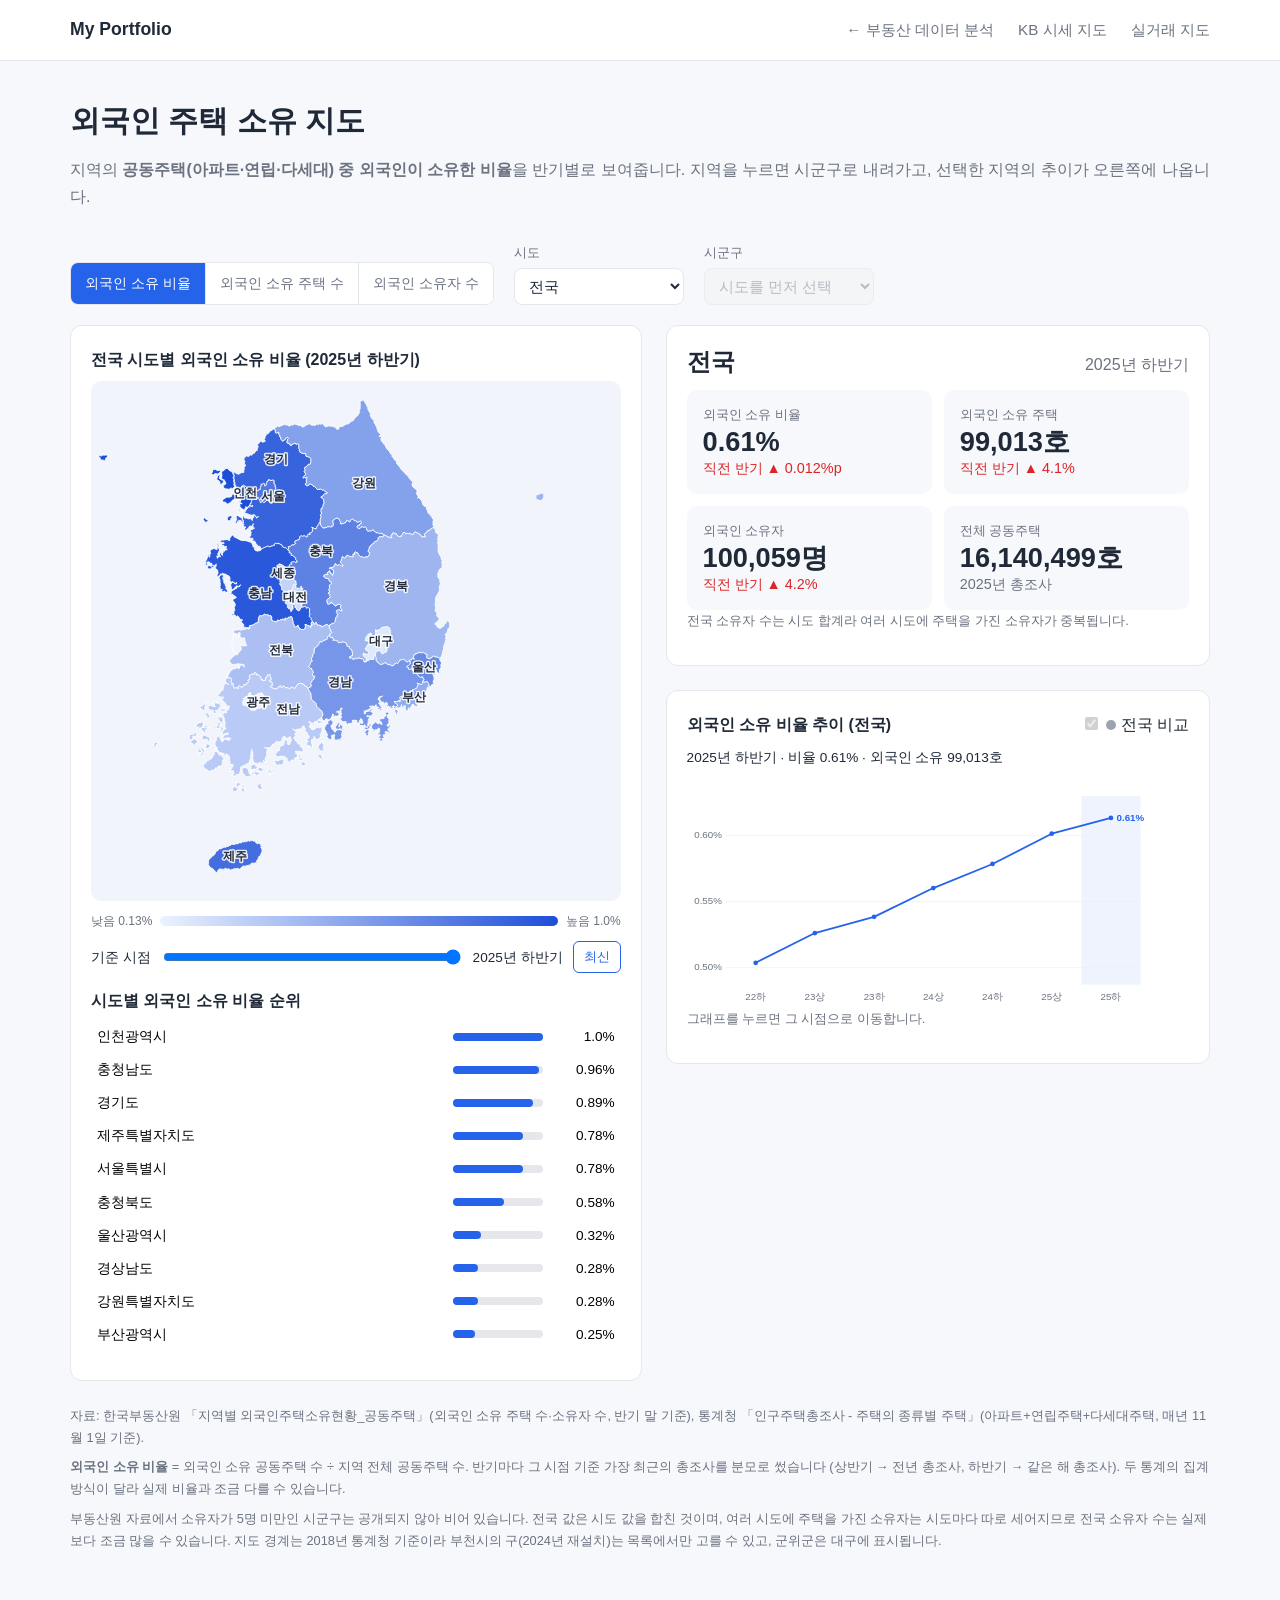
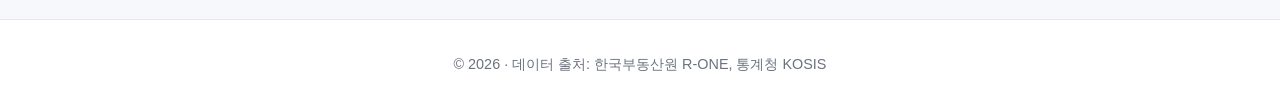
==== foreign.html @ 8fb14d18 "외국인 주택 소유 비율 지도 추가 (부동산 데이터 분석 3번째 카드) - tools/build_foreign.py: 부동산원 R-ONE 외국인 소유 공동주택 수 ÷ 통계청 KOSI" ====
<!DOCTYPE html>
<html lang="ko">
<head>
  <meta charset="UTF-8">
  <meta name="viewport" content="width=device-width, initial-scale=1.0">
  <title>외국인 주택 소유 지도 · My Portfolio</title>
  <meta name="description" content="지역별 공동주택 중 외국인이 소유한 비율을 시도·시군구 지도로 보여줍니다">
  <link rel="stylesheet" href="style.css">
  <link rel="stylesheet" href="kb.css">
  <link rel="stylesheet" href="trade.css">
</head>
<body>

  <!-- 상단 메뉴 -->
  <header class="site-header">
    <div class="container header-inner">
      <a href="index.html" class="logo">My Portfolio</a>
      <nav>
        <ul class="nav-list">
          <li><a href="index.html#realestate">← 부동산 데이터 분석</a></li>
          <li><a href="kb.html">KB 시세 지도</a></li>
          <li><a href="trade.html">실거래 지도</a></li>
        </ul>
      </nav>
    </div>
  </header>

  <main class="kb">
    <div class="kb-wrap">

      <h1>외국인 주택 소유 지도</h1>
      <p class="section-desc">
        지역의 <strong>공동주택(아파트·연립·다세대) 중 외국인이 소유한 비율</strong>을 반기별로 보여줍니다.
        지역을 누르면 시군구로 내려가고, 선택한 지역의 추이가 오른쪽에 나옵니다.
      </p>

      <!-- 조작 영역 -->
      <div class="kb-controls">
        <div class="seg" role="group" aria-label="지도 색상 기준">
          <button type="button" class="seg-btn on" data-metric="r">외국인 소유 비율</button>
          <button type="button" class="seg-btn" data-metric="h">외국인 소유 주택 수</button>
          <button type="button" class="seg-btn" data-metric="o">외국인 소유자 수</button>
        </div>
        <label class="field">시도
          <select id="sel-sido"></select>
        </label>
        <label class="field">시군구
          <select id="sel-sgg" disabled><option value="">시도를 먼저 선택</option></select>
        </label>
      </div>

      <div class="kb-grid">

        <!-- 왼쪽: 지도 -->
        <section class="kb-card kb-map-card" aria-label="지도">
          <div class="map-head">
            <strong id="map-title">전국 시도별 외국인 소유 비율</strong>
            <button type="button" id="btn-back" class="mini-btn" hidden>← 전국으로</button>
          </div>

          <div class="map-box">
            <svg id="kb-map" viewBox="0 0 607 570" role="img" aria-label="대한민국 지역별 외국인 주택 소유 지도"></svg>
            <div id="map-tip" class="tip" hidden></div>
          </div>

          <div class="legend" aria-hidden="true">
            <span id="lg-min">낮음</span>
            <span class="legend-bar seq" id="lg-bar"></span>
            <span id="lg-max">높음</span>
          </div>

          <!-- 반기 선택 슬라이더 -->
          <div class="week">
            <label for="period">기준 시점</label>
            <input type="range" id="period" min="0" max="0" value="0">
            <span id="period-label" class="week-label"></span>
            <button type="button" id="btn-latest" class="mini-btn">최신</button>
          </div>

          <h3 class="rank-title" id="rank-title">시도별 순위</h3>
          <ol id="rank" class="rank"></ol>
        </section>

        <!-- 오른쪽: 숫자 카드 + 그래프 -->
        <section class="kb-side" aria-label="선택 지역 상세">
          <div class="kb-card">
            <div class="region-head">
              <h2 id="region-name">전국</h2>
              <span id="region-date" class="muted"></span>
            </div>
            <div class="stat-grid">
              <div class="stat">
                <span class="stat-label">외국인 소유 비율</span>
                <span class="stat-num" id="v-r">-</span>
                <span class="stat-chg" id="c-r">-</span>
              </div>
              <div class="stat">
                <span class="stat-label">외국인 소유 주택</span>
                <span class="stat-num" id="v-h">-</span>
                <span class="stat-chg" id="c-h">-</span>
              </div>
              <div class="stat">
                <span class="stat-label">외국인 소유자</span>
                <span class="stat-num" id="v-o">-</span>
                <span class="stat-chg" id="c-o">-</span>
              </div>
              <div class="stat">
                <span class="stat-label">전체 공동주택</span>
                <span class="stat-num" id="v-t">-</span>
                <span class="stat-chg" id="c-t">-</span>
              </div>
            </div>
            <p class="muted small" id="region-note"></p>
          </div>

          <div class="kb-card">
            <div class="chart-head">
              <strong id="chart-title">외국인 소유 비율 추이</strong>
              <label class="cmp"><input type="checkbox" id="cmp" checked> <i class="dot c-nat"></i>전국 비교</label>
            </div>
            <p id="hover-info" class="hover-info" aria-live="polite"></p>
            <div class="chart-box">
              <svg id="kb-chart" viewBox="0 0 720 320" role="img" aria-label="반기별 외국인 소유 비율 그래프"></svg>
            </div>
            <p class="muted small">그래프를 누르면 그 시점으로 이동합니다.</p>
          </div>
        </section>
      </div>

      <div class="source">
        <p>
          자료: 한국부동산원 「지역별 외국인주택소유현황_공동주택」(외국인 소유 주택 수·소유자 수, 반기 말 기준),
          통계청 「인구주택총조사 - 주택의 종류별 주택」(아파트+연립주택+다세대주택, 매년 11월 1일 기준).
        </p>
        <p>
          <strong>외국인 소유 비율</strong> = 외국인 소유 공동주택 수 ÷ 지역 전체 공동주택 수. 반기마다 그 시점 기준 가장 최근의 총조사를 분모로 썼습니다
          (상반기 → 전년 총조사, 하반기 → 같은 해 총조사). 두 통계의 집계 방식이 달라 실제 비율과 조금 다를 수 있습니다.
        </p>
        <p>
          부동산원 자료에서 소유자가 5명 미만인 시군구는 공개되지 않아 비어 있습니다. 전국 값은 시도 값을 합친 것이며,
          여러 시도에 주택을 가진 소유자는 시도마다 따로 세어지므로 전국 소유자 수는 실제보다 조금 많을 수 있습니다.
          지도 경계는 2018년 통계청 기준이라 부천시의 구(2024년 재설치)는 목록에서만 고를 수 있고, 군위군은 대구에 표시됩니다.
        </p>
      </div>

    </div>
  </main>

  <footer class="site-footer">
    <div class="container">
      <p>© 2026 · 데이터 출처: 한국부동산원 R-ONE, 통계청 KOSIS</p>
    </div>
  </footer>

  <script src="map-labels.js"></script>
  <script src="foreign.js"></script>
</body>
</html>
---- style.css ----
/* =========================================================
   style.css - 밝고 깔끔한 포트폴리오 스타일
   ---------------------------------------------------------
   색상을 바꾸고 싶으면 바로 아래 :root 안의 값만 수정하세요.
   ========================================================= */

/* ---------- 1. 색상/크기 변수 (여기만 바꿔도 전체 분위기가 바뀜) ---------- */
:root {
  --color-bg: #ffffff;          /* 기본 배경 (흰색) */
  --color-bg-alt: #f6f8fb;      /* 번갈아 나오는 섹션 배경 (연한 회청색) */
  --color-text: #1f2937;        /* 기본 글자색 (진한 회색) */
  --color-text-light: #6b7280;  /* 보조 글자색 (연한 회색) */
  --color-primary: #2563eb;     /* 포인트 색 (파랑) - 링크, 강조 */
  --color-border: #e5e7eb;      /* 테두리 색 */
  --max-width: 960px;           /* 내용이 차지하는 최대 가로 폭 */
}

/* ---------- 2. 기본 설정 ---------- */
/* 모든 요소의 크기 계산 방식을 통일 (패딩이 있어도 폭이 틀어지지 않음) */
* {
  box-sizing: border-box;
}

html {
  scroll-behavior: smooth;   /* 메뉴 클릭 시 부드럽게 스크롤 */
  scroll-padding-top: 70px;  /* 상단 고정 메뉴에 제목이 가리지 않게 */
}

body {
  margin: 0;
  font-family: -apple-system, BlinkMacSystemFont, "Segoe UI",
               "Apple SD Gothic Neo", "Noto Sans KR", "Malgun Gothic", sans-serif;
  line-height: 1.7;          /* 줄 간격 */
  color: var(--color-text);
  background: var(--color-bg);
}

h1, h2, h3 {
  line-height: 1.3;
  margin: 0 0 0.5em;
}

p {
  margin: 0 0 1em;
}

a {
  color: var(--color-primary);
  text-decoration: none;
}

a:hover {
  text-decoration: underline;
}

/* 내용을 가운데로 모으는 상자 (모든 섹션에서 공통으로 사용) */
.container {
  max-width: var(--max-width);
  margin: 0 auto;      /* 좌우 자동 여백 = 가운데 정렬 */
  padding: 0 20px;     /* 화면이 좁을 때 양옆 여백 */
}

/* ---------- 3. 상단 메뉴 ---------- */
.site-header {
  position: sticky;    /* 스크롤해도 위에 붙어 있음 */
  top: 0;
  z-index: 100;        /* 다른 내용보다 위에 표시 */
  background: rgba(255, 255, 255, 0.95);
  border-bottom: 1px solid var(--color-border);
}

.header-inner {
  display: flex;                   /* 로고와 메뉴를 가로로 배치 */
  justify-content: space-between;  /* 로고는 왼쪽, 메뉴는 오른쪽 */
  align-items: center;
  height: 60px;
}

.logo {
  font-weight: 700;
  font-size: 1.1rem;
  color: var(--color-text);
}

.logo:hover {
  text-decoration: none;
}

.nav-list {
  display: flex;
  gap: 24px;           /* 메뉴 항목 사이 간격 */
  list-style: none;    /* 목록 앞의 점 제거 */
  margin: 0;
  padding: 0;
}

.nav-list a {
  color: var(--color-text-light);
  font-size: 0.95rem;
}

.nav-list a:hover {
  color: var(--color-primary);
  text-decoration: none;
}

/* ---------- 4. 소개(hero) 영역 ---------- */
.hero {
  padding: 70px 0 60px;
  background: linear-gradient(180deg, #e8f0ff 0%, #f3f8ff 100%); /* 위에서 아래로 연한 파랑 */
}

/* 글(왼쪽)과 그림(오른쪽)을 가로로 나란히 놓기 */
.hero-inner {
  display: flex;
  align-items: center;       /* 세로 가운데 맞춤 */
  justify-content: space-between;
  gap: 40px;
}

.hero-text {
  flex: 1;                   /* 남는 폭을 글이 차지 */
}

.hero h1 {
  font-size: 2.6rem;
}

.hero p {
  font-size: 1.15rem;
  color: var(--color-text-light);
  margin: 0;
}

/* 소개 그림 */
.hero-art {
  flex: 0 0 420px;           /* 그림 폭 고정 */
  max-width: 100%;
  height: auto;
}

/* ---------- 5. 섹션 공통 ---------- */
.section {
  padding: 80px 0;     /* 위아래 여백 */
}

/* 번갈아 배경색을 달리해서 섹션을 구분 */
.section-alt {
  background: var(--color-bg-alt);
}

/* 섹션별 아주 연한 배경색 (너무 튀지 않게 채도를 낮춤) */
.tint-blue {
  background: #eef4fc;   /* 연한 하늘색 - 부동산 섹션 */
}

.tint-green {
  background: #eef6f0;   /* 연한 연두색 - 등산 섹션 */
}

.section h2 {
  font-size: 1.8rem;
}

.section-desc {
  color: var(--color-text-light);
  margin-bottom: 2em;
}

/* ---------- 6. 카드 (부동산 프로젝트 목록) ---------- */
.card-grid {
  display: grid;
  /* 카드 하나가 최소 280px, 화면이 넓으면 여러 개를 가로로 배치 */
  grid-template-columns: repeat(auto-fill, minmax(280px, 1fr));
  gap: 24px;
}

.card {
  background: #ffffff;
  border: 1px solid var(--color-border);
  border-radius: 12px;                       /* 모서리 둥글게 */
  padding: 24px;
  transition: transform 0.2s, box-shadow 0.2s;
  display: flex;                             /* 내용을 위→아래로 쌓고 */
  flex-direction: column;
}

/* 남는 공간을 태그 위에 몰아서, 설명이 짧아도 태그·링크가 카드 맨 아래에 오게 */
.card .tags {
  margin-top: auto;
}

.card .link {
  align-self: flex-start;                    /* 링크 클릭 영역이 가로로 늘어나지 않게 */
}

/* 마우스를 올리면 살짝 떠오르는 효과 */
.card:hover {
  transform: translateY(-4px);
  box-shadow: 0 10px 24px rgba(0, 0, 0, 0.08);
}

.card h3 {
  font-size: 1.15rem;
}

.tags {
  font-size: 0.85rem;
  color: var(--color-text-light);
}

.link {
  font-weight: 600;
  font-size: 0.95rem;
}

/* ---------- 7. 등산 GPX 섹션 ---------- */
/* 실제 지도가 그려지는 상자 (Leaflet이 이 안을 채웁니다) */
.map {
  height: 480px;                       /* 지도 높이 - 필요하면 숫자만 바꾸세요 */
  border: 1px solid var(--color-border);
  border-radius: 12px;
  overflow: hidden;                    /* 둥근 모서리 밖으로 지도가 삐져나가지 않게 */
  position: relative;
  z-index: 0;                          /* 지도가 상단 고정 메뉴(z-index:100) 위로 올라오지 않게 */
}

/* "전체 보기" 버튼 */
.map-btn {
  margin: 12px 0 20px;
  padding: 8px 16px;
  font: inherit;
  font-size: 0.9rem;
  color: var(--color-primary);
  background: #ffffff;
  border: 1px solid var(--color-primary);
  border-radius: 8px;
  cursor: pointer;                     /* 마우스를 올리면 손가락 모양 */
}

.map-btn:hover {
  background: var(--color-primary);
  color: #ffffff;
}

/* 불러오기 실패 메시지 */
.track-error {
  color: #b91c1c;
  font-size: 0.9rem;
}

.track-list {
  list-style: none;
  margin: 0;
  padding: 0;
}

.track {
  display: flex;
  justify-content: space-between;  /* 산 정보는 왼쪽, 다운로드는 오른쪽 */
  align-items: center;
  gap: 16px;
  background: #ffffff;
  border: 1px solid var(--color-border);
  border-radius: 10px;
  padding: 16px 20px;
  margin-bottom: 12px;
  border-left: 6px solid var(--track-color, var(--color-border)); /* 지도 선 색과 같은 색 띠 (색은 JS가 지정) */
  cursor: pointer;                                                /* 클릭하면 지도로 이동 */
  transition: box-shadow 0.2s, border-color 0.2s;
}

/* 필터에서 제외된 산행은 숨김 (display:flex 가 hidden 을 덮어쓰지 않게) */
.track[hidden] {
  display: none;
}

/* 지역 필터 버튼들 */
.chips {
  display: flex;
  flex-wrap: wrap;          /* 많아지면 다음 줄로 */
  gap: 8px;
  margin-bottom: 16px;
}

.chip {
  padding: 6px 14px;
  font: inherit;
  font-size: 0.9rem;
  color: var(--color-text);
  background: #ffffff;
  border: 1px solid #cfe0d4;
  border-radius: 999px;     /* 알약 모양 */
  cursor: pointer;
}

.chip:hover {
  border-color: #5b9a73;
}

.chip.on {                  /* 현재 선택된 지역 */
  color: #ffffff;
  background: #3f8a5f;
  border-color: #3f8a5f;
}

.track:hover {
  box-shadow: 0 6px 16px rgba(0, 0, 0, 0.08);
}

/* 지금 선택된 산행 */
.track.active {
  background: #eef4ff;
  border-top-color: var(--color-primary);
  border-right-color: var(--color-primary);
  border-bottom-color: var(--color-primary);
}

.meta {
  display: block;                  /* 산 이름 아래 줄로 내려가게 */
  font-size: 0.85rem;
  color: var(--color-text-light);
}

/* ---------- 8. 푸터 ---------- */
.site-footer {
  padding: 32px 0;
  text-align: center;
  font-size: 0.9rem;
  color: var(--color-text-light);
  border-top: 1px solid var(--color-border);
}

.site-footer p {
  margin: 0;
}

/* ---------- 9. 모바일 대응 (화면 폭 640px 이하) ---------- */
@media (max-width: 640px) {
  .header-inner {
    flex-direction: column;   /* 로고와 메뉴를 세로로 */
    height: auto;
    padding: 10px 20px;
  }

  .nav-list {
    gap: 14px;
    flex-wrap: wrap;          /* 메뉴가 넘치면 다음 줄로 */
    justify-content: center;
  }

  .nav-list a {
    font-size: 0.85rem;
  }

  html {
    scroll-padding-top: 110px;
  }

  .hero {
    padding: 40px 0 36px;
  }

  .hero-inner {
    flex-direction: column;   /* 글 위, 그림 아래로 쌓기 */
    align-items: flex-start;
    gap: 24px;
  }

  .hero-art {
    flex: none;
    width: 100%;
  }

  .hero h1 {
    font-size: 2rem;
  }

  .section {
    padding: 56px 0;
  }

  .track {
    flex-direction: column;   /* 산 정보와 다운로드 링크를 세로로 */
    align-items: flex-start;
  }
}

/* ---------- 8. 여행 지도 (travel.html) ---------- */
.travel-map {
  height: 560px;
  background: #dbeafe;                 /* 바다 색 (배경 타일 없이 경계만 그림) */
}

.travel-summary {
  font-size: 1.05rem;
  margin: 0 0 12px;
}

.travel-hint {
  font-size: 0.85rem;
  color: var(--color-text-light);
  margin: 8px 0 20px;
}

.travel-list {
  list-style: none;
  margin: 0;
  padding: 0;
  display: grid;
  grid-template-columns: repeat(auto-fill, minmax(260px, 1fr));
  gap: 10px;
}

.travel-item {
  display: flex;
  flex-direction: column;
  gap: 4px;
  padding: 12px 16px;
  background: #ffffff;
  border: 1px solid var(--color-border);
  border-left: 4px solid #2c7fb8;     /* travel.js 가 최근 방문 연도 색으로 바꿈 */
  border-radius: 8px;
  cursor: pointer;
}

.travel-item:hover {
  box-shadow: 0 6px 16px rgba(0, 0, 0, 0.08);
}

.travel-item .meta {
  font-size: 0.85rem;
  color: var(--color-text-light);
}

/* 여행 지도 범례 (최근 방문 연도별 색) */
.travel-legend {
  display: flex;
  flex-direction: column;
  gap: 3px;
  padding: 8px 10px;
  font-size: 0.78rem;
  line-height: 1.3;
  background: rgba(255, 255, 255, 0.92);
  border-radius: 6px;
  box-shadow: 0 1px 4px rgba(0, 0, 0, 0.15);
}

.travel-legend i {
  display: inline-block;
  width: 12px;
  height: 12px;
  margin-right: 6px;
  vertical-align: -1px;
  border-radius: 2px;
}
---- kb.css ----
/* =========================================================
   kb.css - KB 시세 지도 페이지 전용 스타일
   (공통 스타일은 style.css 를 그대로 사용하고, 이 페이지에만 필요한 것만 추가)
   색을 바꾸고 싶으면 style.css 맨 위의 :root 변수를 바꾸세요.
   ========================================================= */

/* 지도 색상(0 근처 = 연한 회색, 오르면 빨강, 내리면 파랑)은 kb.js 안에서 계산합니다 */
:root {
  --c-sale: #2563eb;     /* 그래프 매매선 색 (파랑) */
  --c-jeonse: #f59e0b;   /* 그래프 전세선 색 (주황) */
  --c-nat: #9ca3af;      /* 전국 비교선 색 (회색) */
}

/* 페이지 전체 폭: 지도와 그래프를 나란히 놓으려고 메인보다 조금 넓게 */
.kb {
  padding: 40px 0 60px;
  background: var(--color-bg-alt);
}

/* 상단 메뉴도 본문(.kb-wrap)과 같은 폭으로 맞춰 왼쪽 끝을 정렬 */
.site-header .container,
.kb-wrap {
  max-width: 1180px;
  margin: 0 auto;
  padding: 0 20px;
}

.kb h1 {
  font-size: 1.9rem;
}

/* ---------- 조작 영역 ---------- */
.kb-controls {
  display: flex;
  flex-wrap: wrap;        /* 화면이 좁으면 다음 줄로 */
  gap: 12px 20px;
  align-items: flex-end;
  margin-bottom: 20px;
}

.field {
  display: flex;
  flex-direction: column; /* 라벨이 위, 선택 상자가 아래 */
  font-size: 0.8rem;
  color: var(--color-text-light);
}

.field select {
  margin-top: 4px;
  min-width: 170px;
  padding: 8px 10px;
  font: inherit;
  font-size: 0.95rem;
  color: var(--color-text);
  background: #fff;
  border: 1px solid var(--color-border);
  border-radius: 8px;
}

.field select:disabled {
  background: #f3f4f6;
  color: #9ca3af;
}

/* 버튼 묶음(토글) */
.seg {
  display: inline-flex;
  border: 1px solid var(--color-border);
  border-radius: 8px;
  overflow: hidden;       /* 바깥 모서리를 둥글게 */
  background: #fff;
}

.seg-btn {
  padding: 8px 14px;
  font: inherit;
  font-size: 0.9rem;
  color: var(--color-text-light);
  background: #fff;
  border: 0;
  border-right: 1px solid var(--color-border);
  cursor: pointer;
}

.seg-btn:last-child { border-right: 0; }

.seg-btn.on {            /* 현재 선택된 버튼 */
  background: var(--color-primary);
  color: #fff;
}

.seg.small .seg-btn {
  padding: 4px 10px;
  font-size: 0.8rem;
}

.mini-btn {
  padding: 4px 10px;
  font: inherit;
  font-size: 0.8rem;
  color: var(--color-primary);
  background: #fff;
  border: 1px solid var(--color-primary);
  border-radius: 6px;
  cursor: pointer;
}

.mini-btn:hover { background: var(--color-primary); color: #fff; }
.mini-btn[hidden] { display: none; }

/* ---------- 2단 배치 ---------- */
.kb-grid {
  display: grid;
  grid-template-columns: minmax(0, 1.05fr) minmax(0, 1fr); /* 왼쪽 지도, 오른쪽 상세 */
  gap: 24px;
  align-items: start;
}

.kb-side {
  display: grid;
  gap: 24px;
}

.kb-card {
  background: #fff;
  border: 1px solid var(--color-border);
  border-radius: 12px;
  padding: 20px;
}

.muted { color: var(--color-text-light); }
.small { font-size: 0.8rem; }

/* ---------- 지도 ---------- */
.map-head {
  display: flex;
  justify-content: space-between;
  align-items: center;
  margin-bottom: 8px;
}

.map-box {
  position: relative;      /* 말풍선(tip)을 이 상자 기준으로 놓기 위해 */
  background: #f1f5fb;
  border-radius: 10px;
}

#kb-map {
  display: block;
  width: 100%;
  height: 520px;
}

#kb-map path {
  stroke: #fff;            /* 경계선은 흰색 */
  stroke-width: 0.8;
  vector-effect: non-scaling-stroke;  /* 확대해도 선 굵기 유지 */
  cursor: pointer;
  transition: fill 0.25s, opacity 0.25s;
}

#kb-map path:hover { stroke: #374151; stroke-width: 1.6; }
#kb-map path.dim { opacity: 0.35; }
#kb-map path.nodata { cursor: default; }
#kb-map path.sel { stroke: #111827; stroke-width: 2.4; }

/* 마우스를 올리면 나오는 말풍선 */
.tip {
  position: absolute;
  pointer-events: none;    /* 말풍선이 마우스를 가로채지 않게 */
  padding: 6px 10px;
  font-size: 0.82rem;
  line-height: 1.4;
  color: #fff;
  background: rgba(17, 24, 39, 0.92);
  border-radius: 6px;
  white-space: nowrap;
  z-index: 5;
}
.tip[hidden] { display: none; }

/* 범례 (색 막대) */
.legend {
  display: flex;
  align-items: center;
  gap: 8px;
  margin: 10px 0 4px;
  font-size: 0.75rem;
  color: var(--color-text-light);
}

.legend-bar {
  flex: 1;
  height: 10px;
  border-radius: 5px;
  /* 파랑 → 연회색 → 빨강 (kb.js 의 색 계산과 같은 색) */
  background: linear-gradient(90deg, rgb(37, 99, 235), rgb(238, 240, 243), rgb(220, 38, 38));
}

/* 주차 슬라이더 */
.week {
  display: flex;
  align-items: center;
  gap: 10px;
  margin-top: 10px;
  font-size: 0.85rem;
}

.week input[type="range"] { flex: 1; min-width: 0; }
.week-label { min-width: 84px; text-align: right; font-variant-numeric: tabular-nums; }

/* 순위 목록 */
.rank-title { margin: 18px 0 8px; font-size: 1rem; }

.rank {
  list-style: none;
  margin: 0;
  padding: 0;
  max-height: 340px;
  overflow-y: auto;        /* 길면 목록 안에서만 스크롤 */
}

.rank li { margin: 0; }

.rank button {
  display: grid;
  grid-template-columns: 1fr 90px 64px;  /* 이름 | 막대 | 숫자 */
  gap: 8px;
  align-items: center;
  width: 100%;
  padding: 5px 6px;
  font: inherit;
  font-size: 0.85rem;
  text-align: left;
  background: none;
  border: 0;
  border-radius: 6px;
  cursor: pointer;
}

.rank button:hover { background: #f3f6fb; }
.rank button.on { background: #eef4ff; font-weight: 600; }
.rank .bar { height: 8px; border-radius: 4px; background: #e5e7eb; position: relative; }
.rank .bar i { position: absolute; top: 0; bottom: 0; border-radius: 4px; }
.rank .num { text-align: right; font-variant-numeric: tabular-nums; }
.rank .indent { padding-left: 14px; color: var(--color-text-light); }

/* ---------- 숫자 카드 ---------- */
.region-head {
  display: flex;
  align-items: baseline;
  justify-content: space-between;
  gap: 12px;
  margin-bottom: 12px;
}

.region-head h2 { margin: 0; font-size: 1.5rem; }

.stat-grid {
  display: grid;
  grid-template-columns: 1fr 1fr;
  gap: 12px;
}

.stat {
  display: flex;
  flex-direction: column;
  padding: 14px 16px;
  background: var(--color-bg-alt);
  border-radius: 10px;
}

.stat-label { font-size: 0.8rem; color: var(--color-text-light); }

.stat-num {
  font-size: 2rem;
  font-weight: 700;
  line-height: 1.2;
  font-variant-numeric: tabular-nums;  /* 숫자 폭을 같게 해서 흔들리지 않게 */
}

.stat-chg { font-size: 0.9rem; font-variant-numeric: tabular-nums; }
.up { color: #dc2626; }     /* 상승 = 빨강 */
.down { color: #2563eb; }   /* 하락 = 파랑 */

/* ---------- 그래프 ---------- */
.chart-head {
  display: flex;
  justify-content: space-between;
  align-items: center;
  flex-wrap: wrap;
  gap: 8px;
  margin-bottom: 8px;
}

.chart-legend {
  display: flex;
  flex-wrap: wrap;
  gap: 14px;
  font-size: 0.82rem;
  margin-bottom: 6px;
}

.chart-legend .cmp { cursor: pointer; }

.dot {
  display: inline-block;
  width: 10px;
  height: 10px;
  margin-right: 5px;
  border-radius: 50%;
}
.c-sale { background: var(--c-sale); }
.c-jeonse { background: var(--c-jeonse); }
.c-nat { background: var(--c-nat); }

.hover-info {
  min-height: 2.6em;
  margin: 0 0 4px;
  font-size: 0.85rem;
  font-variant-numeric: tabular-nums;
}

.chart-box { width: 100%; }
#kb-chart { display: block; width: 100%; height: auto; touch-action: pan-y; }
#kb-chart text { font-size: 14px; fill: #6b7280; }
#kb-chart .grid { stroke: #eef0f3; }
#kb-chart .axis { stroke: #d1d5db; }

.source {
  margin-top: 24px;
  font-size: 0.8rem;
  color: var(--color-text-light);
}

/* ---------- 모바일 (화면 폭 900px 이하) ---------- */
@media (max-width: 900px) {
  .kb-grid { grid-template-columns: 1fr; }   /* 위아래로 쌓기 */
  #kb-map { height: 440px; }
}

@media (max-width: 640px) {
  .kb { padding-top: 24px; }
  .stat-num { font-size: 1.6rem; }
  .field select { min-width: 140px; }
  .rank button { grid-template-columns: 1fr 60px 60px; }
}

/* ---------- 지도 위 지역명 (map-labels.js) ---------- */
#kb-map .map-labels text {
  pointer-events: none;      /* 이름 위에 마우스를 올려도 아래 지역이 반응하도록 */
  text-anchor: middle;
  dominant-baseline: central;
  fill: #1f2937;
  font-weight: 600;
  stroke: rgba(255, 255, 255, 0.85);   /* 글자 테두리(흰색)로 진한 색 위에서도 잘 보이게 */
  paint-order: stroke;
  stroke-linejoin: round;
}
---- trade.css ----
/* =========================================================
   trade.css - 실거래 지도 페이지에서만 추가로 쓰는 스타일
   (기본 모양은 style.css, 지도/카드/그래프 틀은 kb.css 를 그대로 씁니다)
   ========================================================= */

/* 범례 막대: '값' 보기일 때는 연한 파랑 → 진한 파랑 (kb.css 의 파랑-빨강 막대는 '전월 대비'일 때 사용) */
.legend-bar.seq {
  background: linear-gradient(90deg, rgb(235, 243, 255), rgb(29, 78, 216));
}

/* 그래프 범례의 거래량 막대 색 */
.bar-dot {
  background: #94a3b8;
  border-radius: 2px;
}

/* 지도에서 거래가 없거나 가격을 숨긴 지역 */
#kb-map path.nodata {
  fill: #e5e7eb;
}

/* 순위 목록의 막대는 '값' 보기에서 왼쪽부터 채움 */
.rank .bar.left i {
  left: 0;
}

.rank .tag {
  margin-left: 4px;
  font-size: 0.7rem;
  color: var(--color-text-light);
}

/* 숫자 카드: 값 아래에 전월/전년 대비를 두 줄로 */
.stat-chg {
  line-height: 1.5;
}

.stat-chg span {
  display: block;
  white-space: nowrap;
}

.stat-num {
  font-size: 1.7rem;
}

/* 최고가 거래 목록 */
.top-list {
  list-style: none;
  margin: 10px 0 0;
  padding: 0;
}

.top-list li {
  display: grid;
  grid-template-columns: 1fr auto;   /* 왼쪽 단지 정보, 오른쪽 금액 */
  gap: 2px 12px;
  padding: 10px 0;
  border-bottom: 1px solid var(--color-border);
}

.top-list li:last-child {
  border-bottom: 0;
}

.top-list .price {
  grid-row: 1 / span 2;
  grid-column: 2;
  align-self: center;
  font-size: 1.15rem;
  font-weight: 700;
  font-variant-numeric: tabular-nums;
}

.top-list .sub {
  font-size: 0.8rem;
  color: var(--color-text-light);
}

/* 하단 출처/설명 문단 간격 */
.source p {
  margin: 0 0 8px;
}

#kb-chart .sel-band {
  fill: #2563eb;
  opacity: 0.08;
}

#kb-chart .bar {
  fill: #94a3b8;
}

#kb-chart .bar.prov {
  fill: #cbd5e1;
}

@media (max-width: 640px) {
  .stat-num { font-size: 1.35rem; }
  .kb-controls .seg { flex-wrap: wrap; }
}
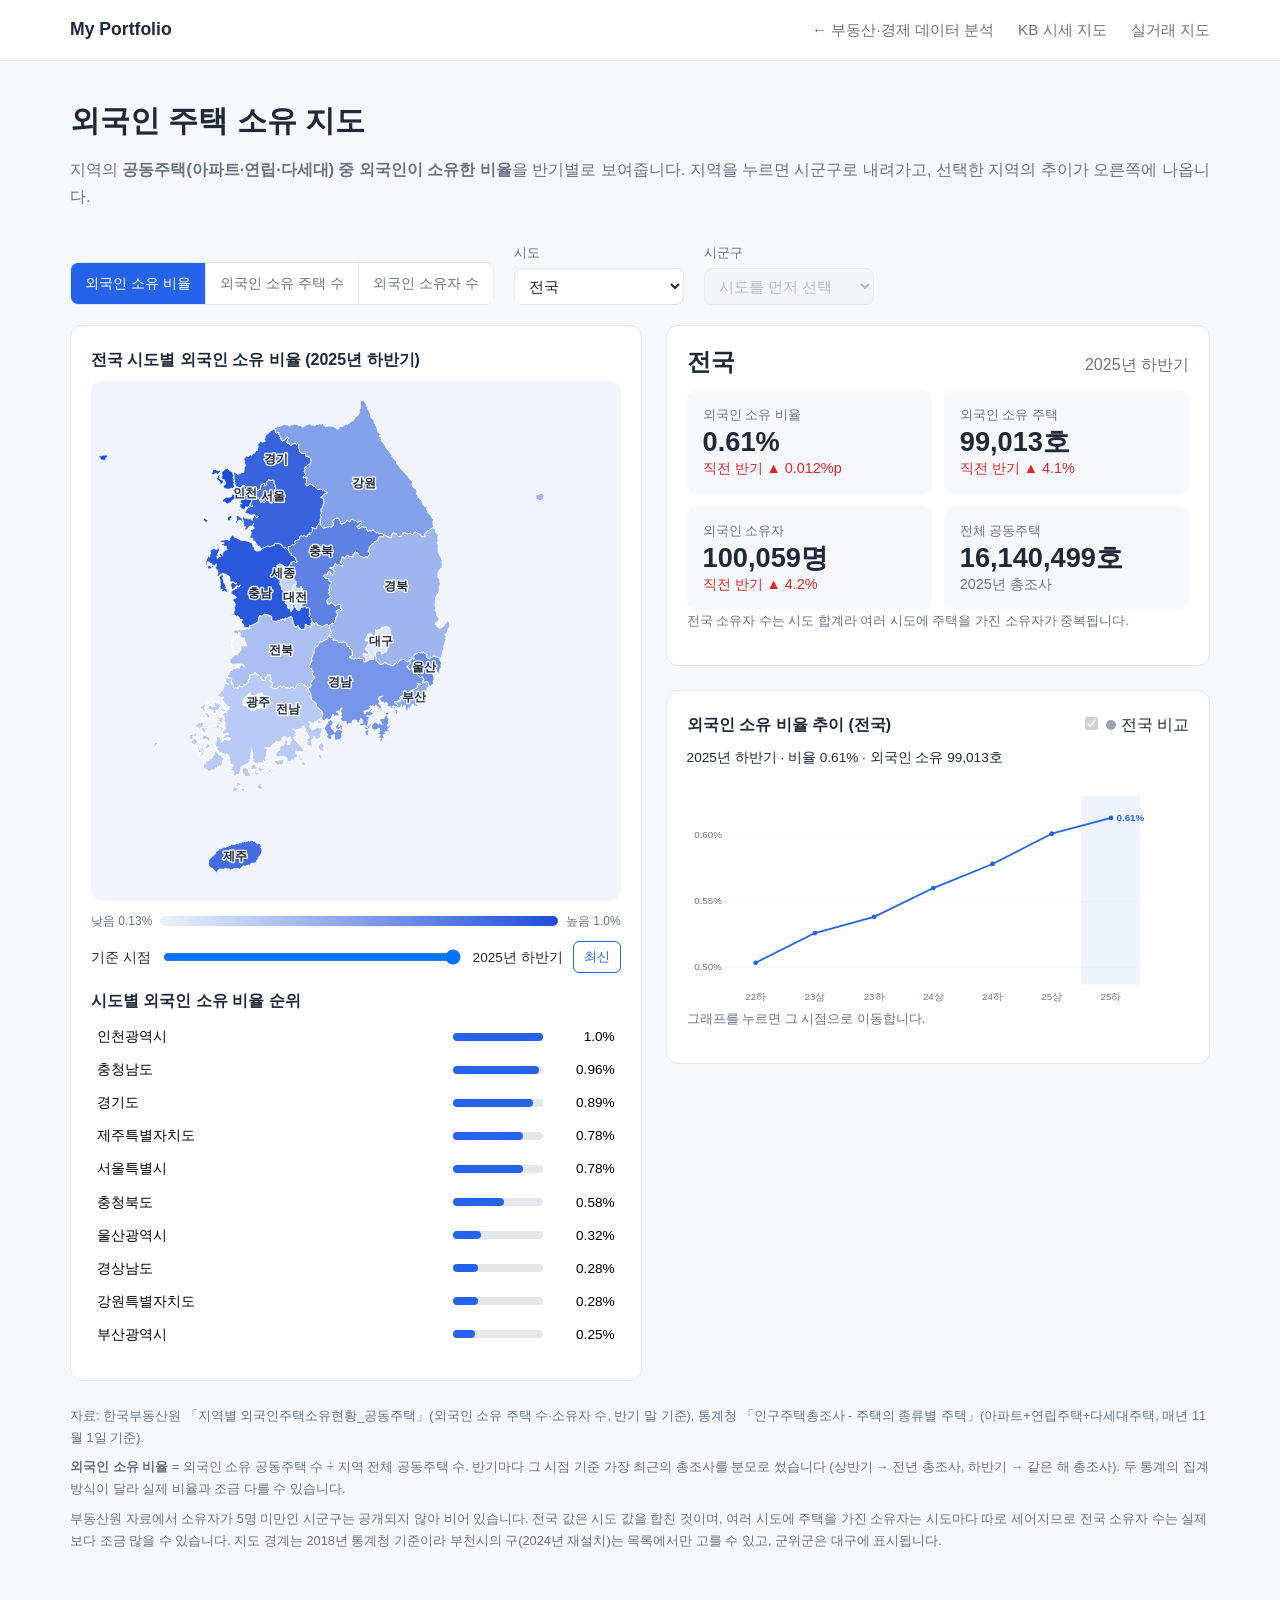
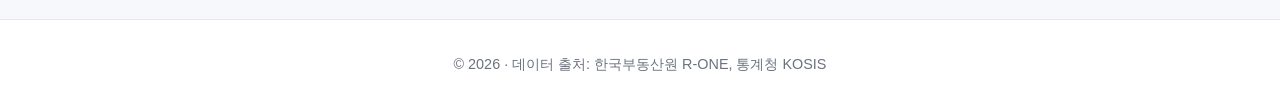
==== commit ddf490bf: "경제 지표 추가: GDP 성장률·금리 추이 페이지, 메인 3칸×2줄 구성 - 메인 '부동산·경제 데이터 분석': 윗줄 GDP·금리·(예정), 아랫줄 KB·실거래·외국인 지도 - g" ====
--- a/foreign.html
+++ b/foreign.html
@@ -17,7 +17,7 @@
       <a href="index.html" class="logo">My Portfolio</a>
       <nav>
         <ul class="nav-list">
-          <li><a href="index.html#realestate">← 부동산 데이터 분석</a></li>
+          <li><a href="index.html#realestate">← 부동산·경제 데이터 분석</a></li>
           <li><a href="kb.html">KB 시세 지도</a></li>
           <li><a href="trade.html">실거래 지도</a></li>
         </ul>
--- a/style.css
+++ b/style.css
@@ -454,3 +454,133 @@
   vertical-align: -1px;
   border-radius: 2px;
 }
+
+/* ---------- 9. 게임 (games.html) ---------- */
+.game-card {
+  max-width: 560px;
+  padding: 24px;
+  background: #ffffff;
+  border: 1px solid var(--color-border);
+  border-radius: 12px;
+}
+
+.game-card h3 { margin-top: 0; }
+
+.game-rule {
+  font-size: 0.92rem;
+  color: var(--color-text-light);
+}
+
+.game-btn {
+  padding: 8px 16px;
+  font: inherit;
+  font-size: 0.95rem;
+  color: var(--color-primary);
+  background: #ffffff;
+  border: 1px solid var(--color-primary);
+  border-radius: 8px;
+  cursor: pointer;
+}
+
+.game-btn.primary { color: #ffffff; background: var(--color-primary); }
+.game-btn:disabled { opacity: 0.45; cursor: default; }
+
+.game-msg { min-height: 1.5em; margin: 12px 0 4px; font-weight: 600; }
+.game-msg.ok { color: #15803d; }
+.game-msg.fail { color: #b91c1c; }
+.game-msg.warn { color: #b45309; }
+.game-sub { margin: 0 0 12px; font-size: 0.9rem; color: var(--color-text-light); }
+
+/* 숫자야구 */
+.bb-form { display: flex; flex-wrap: wrap; gap: 8px; }
+
+.bb-input {
+  width: 140px;
+  padding: 8px 12px;
+  font: inherit;
+  font-size: 1.3rem;
+  letter-spacing: 0.4em;
+  text-align: center;
+  border: 1px solid var(--color-border);
+  border-radius: 8px;
+}
+
+.bb-history { list-style: none; margin: 0; padding: 0; }
+
+.bb-history li {
+  display: grid;
+  grid-template-columns: 44px 64px 70px 1fr;
+  align-items: center;
+  gap: 8px;
+  padding: 8px 4px;
+  border-bottom: 1px solid var(--color-border);
+}
+
+.bb-n { font-size: 0.8rem; color: var(--color-text-light); }
+.bb-guess { font-size: 1.15rem; font-weight: 700; letter-spacing: 0.2em; }
+.bb-res i { font-style: normal; font-weight: 700; letter-spacing: 0.1em; }
+.bb-res .s { color: #15803d; }
+.bb-res .b { color: #b45309; }
+.bb-text { font-size: 0.9rem; }
+
+/* 스도쿠 */
+.sd-controls { display: flex; flex-wrap: wrap; align-items: center; gap: 8px; margin-bottom: 14px; }
+
+.seg-mini { display: inline-flex; border: 1px solid var(--color-border); border-radius: 8px; overflow: hidden; }
+.seg-mini button { padding: 7px 12px; font: inherit; font-size: 0.88rem; background: #ffffff; border: 0; cursor: pointer; }
+.seg-mini button + button { border-left: 1px solid var(--color-border); }
+.seg-mini button.on { color: #ffffff; background: #3f8a5f; }
+
+.sd-timer { margin-bottom: 14px; }
+.sd-bar { height: 10px; background: #e5e7eb; border-radius: 5px; overflow: hidden; }
+.sd-bar i { display: block; width: 0; height: 100%; background: #3f8a5f; transition: width 0.25s linear; }
+.sd-bar i.warn { background: #f59e0b; }
+.sd-bar i.danger { background: #dc2626; }
+.sd-time { display: flex; justify-content: space-between; margin-top: 6px; font-size: 0.9rem; font-variant-numeric: tabular-nums; }
+
+.sd-board {
+  display: grid;
+  grid-template-columns: repeat(9, 1fr);
+  width: 100%;
+  max-width: 450px;
+  aspect-ratio: 1;
+  border: 2px solid #1f2937;
+}
+
+.sd-cell {
+  width: 100%;
+  height: 100%;
+  min-width: 0;
+  padding: 0;
+  font: inherit;
+  font-size: clamp(1rem, 4.5vw, 1.4rem);
+  text-align: center;
+  color: var(--color-primary);
+  background: #ffffff;
+  border: 0;
+  border-right: 1px solid #d1d5db;
+  border-bottom: 1px solid #d1d5db;
+  border-radius: 0;
+}
+
+.sd-cell:nth-child(9n + 3), .sd-cell:nth-child(9n + 6) { border-right: 2px solid #1f2937; }
+.sd-cell:nth-child(9n) { border-right: 0; }
+.sd-cell:nth-child(n + 19):nth-child(-n + 27),
+.sd-cell:nth-child(n + 46):nth-child(-n + 54) { border-bottom: 2px solid #1f2937; }
+.sd-cell:nth-child(n + 73) { border-bottom: 0; }
+.sd-cell.given { color: #1f2937; font-weight: 700; background: #f3f4f6; }
+.sd-cell.clash { color: #dc2626; background: #fee2e2; }
+.sd-cell.reveal { color: #b91c1c; background: #fef2f2; }
+.sd-cell:focus { outline: 2px solid var(--color-primary); outline-offset: -2px; }
+.sd-board.waiting .sd-cell { background: #f3f4f6; }
+
+/* 한 줄에 정확히 3칸 (메인 부동산·경제 영역). 좁은 화면에서는 한 칸씩 */
+.card-grid.cols-3 { grid-template-columns: repeat(3, minmax(0, 1fr)); }
+.card-grid.cols-3 + .card-grid.cols-3 { margin-top: 24px; }
+.card-soon { border-style: dashed; background: #fbfcfe; }
+.card-soon h3, .card-soon p { color: var(--color-text-light); }
+.card-soon:hover { transform: none; box-shadow: none; }
+
+@media (max-width: 860px) {
+  .card-grid.cols-3 { grid-template-columns: 1fr; }
+}
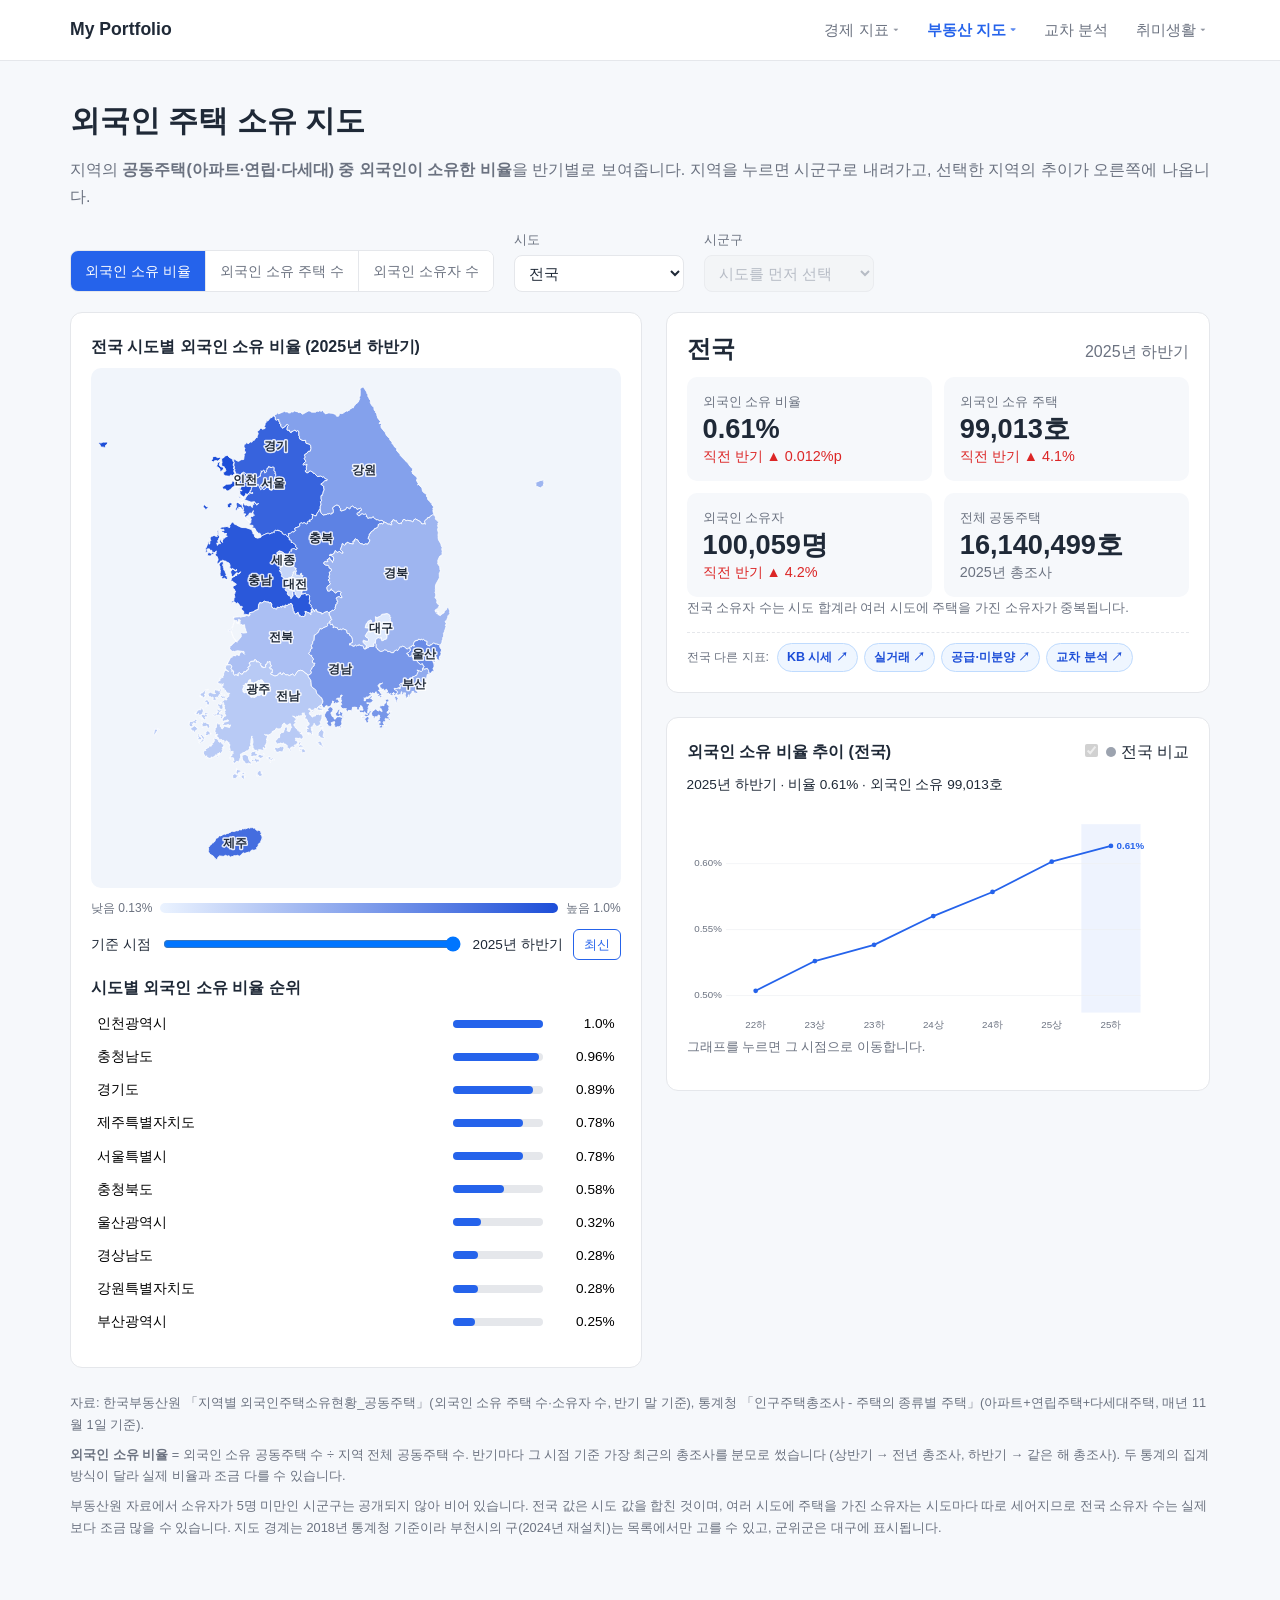
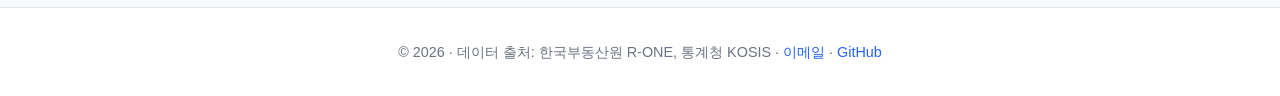
==== commit 3a6ac393: "사이트 전반 개선 (메인 KPI 스냅샷, 교차 분석 페이지, 공통 모듈·실거래 번들 최적화, 등산 고도 프로필 등) by Antigravity" ====
--- a/foreign.html
+++ b/foreign.html
@@ -5,25 +5,18 @@
   <meta name="viewport" content="width=device-width, initial-scale=1.0">
   <title>외국인 주택 소유 지도 · My Portfolio</title>
   <meta name="description" content="지역별 공동주택 중 외국인이 소유한 비율을 시도·시군구 지도로 보여줍니다">
+  <meta property="og:type" content="website">
+  <meta property="og:title" content="외국인 주택 소유 지도 · My Portfolio">
+  <meta property="og:description" content="지역 공동주택 중 외국인 소유 비율을 시도·시군구 지도와 반기별 추이로 확인">
+  <meta property="og:url" content="https://aithrume.github.io/foreign.html">
+  <link rel="icon" type="image/svg+xml" href="favicon.svg">
   <link rel="stylesheet" href="style.css">
   <link rel="stylesheet" href="kb.css">
   <link rel="stylesheet" href="trade.css">
 </head>
 <body>
 
-  <!-- 상단 메뉴 -->
-  <header class="site-header">
-    <div class="container header-inner">
-      <a href="index.html" class="logo">My Portfolio</a>
-      <nav>
-        <ul class="nav-list">
-          <li><a href="index.html#realestate">← 부동산·경제 데이터 분석</a></li>
-          <li><a href="kb.html">KB 시세 지도</a></li>
-          <li><a href="trade.html">실거래 지도</a></li>
-        </ul>
-      </nav>
-    </div>
-  </header>
+  <header id="site-header" class="site-header"></header>
 
   <main class="kb">
     <div class="kb-wrap">
@@ -111,6 +104,7 @@
               </div>
             </div>
             <p class="muted small" id="region-note"></p>
+            <div id="cross-links" class="cross-links"></div>
           </div>
 
           <div class="kb-card">
@@ -146,12 +140,11 @@
     </div>
   </main>
 
-  <footer class="site-footer">
-    <div class="container">
-      <p>© 2026 · 데이터 출처: 한국부동산원 R-ONE, 통계청 KOSIS</p>
-    </div>
-  </footer>
+  <footer id="site-footer" class="site-footer" data-source="한국부동산원 R-ONE, 통계청 KOSIS"></footer>
 
+  <script src="layout.js"></script>
+  <script src="chart-core.js"></script>
+  <script src="map-core.js"></script>
   <script src="map-labels.js"></script>
   <script src="foreign.js"></script>
 </body>
--- a/style.css
+++ b/style.css
@@ -12,7 +12,7 @@
   --color-text-light: #6b7280;  /* 보조 글자색 (연한 회색) */
   --color-primary: #2563eb;     /* 포인트 색 (파랑) - 링크, 강조 */
   --color-border: #e5e7eb;      /* 테두리 색 */
-  --max-width: 960px;           /* 내용이 차지하는 최대 가로 폭 */
+  --max-width: 1180px;          /* 내용이 차지하는 최대 가로 폭 (데이터 페이지 kb-wrap 과 같게) */
 }
 
 /* ---------- 2. 기본 설정 ---------- */
@@ -88,25 +88,93 @@
 
 .nav-list {
   display: flex;
-  gap: 24px;           /* 메뉴 항목 사이 간격 */
+  align-items: center;
+  gap: 20px;           /* 메뉴 항목 사이 간격 */
   list-style: none;    /* 목록 앞의 점 제거 */
   margin: 0;
   padding: 0;
 }
 
-.nav-list a {
-  color: var(--color-text-light);
-  font-size: 0.95rem;
-}
-
-.nav-list a:hover {
+.nav-list a,
+.nav-drop-btn {
+  display: inline-flex;
+  align-items: center;
+  gap: 4px;
+  padding: 6px 4px;
+  font: inherit;
+  font-size: 0.94rem;
+  color: var(--color-text-light);
+  background: none;
+  border: 0;
+  cursor: pointer;
+  white-space: nowrap;
+}
+
+.nav-list a:hover,
+.nav-drop-btn:hover,
+.nav-list a.active,
+.nav-drop-btn.active {
   color: var(--color-primary);
   text-decoration: none;
 }
 
+.nav-list a.active,
+.nav-drop-btn.active {
+  font-weight: 600;
+}
+
+.nav-drop {
+  position: relative;
+}
+
+.nav-caret {
+  font-size: 0.72rem;
+  opacity: 0.75;
+}
+
+.nav-drop-menu {
+  position: absolute;
+  top: calc(100% + 8px);
+  right: 0;
+  min-width: 184px;
+  padding: 6px;
+  background: #ffffff;
+  border: 1px solid var(--color-border);
+  border-radius: 10px;
+  box-shadow: 0 12px 28px rgba(15, 23, 42, 0.12);
+  display: flex;
+  flex-direction: column;
+  gap: 2px;
+  z-index: 200;
+}
+
+.nav-drop-menu[hidden] {
+  display: none;
+}
+
+.nav-drop-link {
+  display: block !important;
+  padding: 8px 12px !important;
+  border-radius: 7px;
+  font-size: 0.9rem !important;
+  color: var(--color-text) !important;
+  text-align: left;
+}
+
+.nav-drop-link:hover {
+  background: #f3f6fb;
+  color: var(--color-primary) !important;
+}
+
+.nav-drop-link.active {
+  background: #eef4ff;
+  color: var(--color-primary) !important;
+  font-weight: 600;
+}
+
 /* ---------- 4. 소개(hero) 영역 ---------- */
 .hero {
-  padding: 70px 0 60px;
+  padding: 12px 0 8px;
   background: linear-gradient(180deg, #e8f0ff 0%, #f3f8ff 100%); /* 위에서 아래로 연한 파랑 */
 }
 
@@ -123,7 +191,7 @@
 }
 
 .hero h1 {
-  font-size: 2.6rem;
+  font-size: 2.3rem;
 }
 
 .hero p {
@@ -134,14 +202,14 @@
 
 /* 소개 그림 */
 .hero-art {
-  flex: 0 0 420px;           /* 그림 폭 고정 */
+  flex: 0 0 270px;           /* 그림 폭 고정 (클수록 소개 영역이 세로로 길어짐) */
   max-width: 100%;
   height: auto;
 }
 
 /* ---------- 5. 섹션 공통 ---------- */
 .section {
-  padding: 80px 0;     /* 위아래 여백 */
+  padding: 24px 0 40px;  /* 위아래 여백 (위를 좀 더 좁게) */
 }
 
 /* 번갈아 배경색을 달리해서 섹션을 구분 */
@@ -159,12 +227,12 @@
 }
 
 .section h2 {
-  font-size: 1.8rem;
+  font-size: 1.6rem;
 }
 
 .section-desc {
   color: var(--color-text-light);
-  margin-bottom: 2em;
+  margin-bottom: 1.2em;
 }
 
 /* ---------- 6. 카드 (부동산 프로젝트 목록) ---------- */
@@ -172,14 +240,14 @@
   display: grid;
   /* 카드 하나가 최소 280px, 화면이 넓으면 여러 개를 가로로 배치 */
   grid-template-columns: repeat(auto-fill, minmax(280px, 1fr));
-  gap: 24px;
+  gap: 20px;
 }
 
 .card {
   background: #ffffff;
   border: 1px solid var(--color-border);
   border-radius: 12px;                       /* 모서리 둥글게 */
-  padding: 24px;
+  padding: 20px 22px;
   transition: transform 0.2s, box-shadow 0.2s;
   display: flex;                             /* 내용을 위→아래로 쌓고 */
   flex-direction: column;
@@ -202,6 +270,85 @@
 
 .card h3 {
   font-size: 1.15rem;
+  display: flex;                             /* 아이콘 배지와 제목을 한 줄에 */
+  align-items: center;
+  gap: 10px;
+}
+
+/* 제목 왼쪽 아이콘 배지 (색은 카드의 --icon-bg) */
+.card-icon {
+  flex: 0 0 auto;
+  display: inline-flex;
+  align-items: center;
+  justify-content: center;
+  width: 36px;
+  height: 36px;
+  font-size: 1.2rem;
+  border-radius: 10px;
+  background: var(--icon-bg, #eef4ff);
+}
+
+/* 같은 아이콘을 카드 높이만큼 크게, 아주 옅게 깔아서 배경 그림으로 */
+.card[data-icon] {
+  position: relative;
+  overflow: hidden;
+}
+.card[data-icon]::after {
+  content: attr(data-icon);
+  position: absolute;
+  top: 50%;
+  right: -12px;
+  font-size: 12rem;                          /* 카드 높이(약 240px)에 가깝게 */
+  line-height: 1;
+  opacity: 0.07;
+  pointer-events: none;                      /* 링크 클릭을 가로막지 않게 */
+  transform: translateY(-50%) rotate(-12deg);
+}
+/* 등산 카드: 이모티콘 대신 직접 그린 산줄기 그림 (뒤 산·앞 산·눈 덮인 봉우리·해) */
+.card[data-bg="mountain"]::after {
+  content: "";
+  top: auto;
+  bottom: 0;
+  right: 0;
+  width: 78%;
+  height: 85%;
+  opacity: 0.16;
+  transform: none;
+  background: url("data:image/svg+xml,%3Csvg xmlns='http://www.w3.org/2000/svg' viewBox='0 0 200 120'%3E%3Ccircle cx='160' cy='28' r='13' fill='%23f59e0b'/%3E%3Cpolygon points='40,120 120,38 160,78 200,48 200,120' fill='%2386b597'/%3E%3Cpolygon points='0,120 62,30 96,72 120,52 170,120' fill='%233f7a55'/%3E%3Cpolygon points='62,30 50,48 57,45 63,52 69,45 75,49' fill='%23fff'/%3E%3Cpolygon points='120,38 111,50 117,48 121,53 126,48 131,50' fill='%23fff'/%3E%3C/svg%3E")
+              no-repeat right bottom / contain;
+}
+
+/* GDP 카드: 눈금선 위로 오르내리며 올라가는 꺾은선 그래프 */
+.card[data-bg="line"]::after {
+  content: "";
+  top: auto;
+  bottom: 6%;
+  right: 4%;
+  width: 72%;
+  height: 78%;
+  opacity: 0.09;
+  transform: none;
+  background: url("data:image/svg+xml,%3Csvg xmlns='http://www.w3.org/2000/svg' viewBox='0 0 200 120'%3E%3Cg stroke='%2394a3b8' stroke-width='1'%3E%3Cline x1='10' y1='30' x2='195' y2='30'/%3E%3Cline x1='10' y1='60' x2='195' y2='60'/%3E%3Cline x1='10' y1='90' x2='195' y2='90'/%3E%3C/g%3E%3Cpolyline points='10,5 10,115 195,115' fill='none' stroke='%2364748b' stroke-width='3'/%3E%3Cpolyline points='22,98 50,80 75,88 102,58 128,66 155,36 185,18' fill='none' stroke='%232563eb' stroke-width='6' stroke-linecap='round' stroke-linejoin='round'/%3E%3Cg fill='%23fff' stroke='%232563eb' stroke-width='4'%3E%3Ccircle cx='50' cy='80' r='5'/%3E%3Ccircle cx='75' cy='88' r='5'/%3E%3Ccircle cx='102' cy='58' r='5'/%3E%3Ccircle cx='128' cy='66' r='5'/%3E%3Ccircle cx='155' cy='36' r='5'/%3E%3C/g%3E%3Cpolygon points='194,10 178,13 188,25' fill='%232563eb'/%3E%3C/svg%3E")
+              no-repeat right bottom / contain;
+}
+
+/* 실거래 카드: 한반도 지도 위에 아파트 단지와 위치 핀 (지도 윤곽은 data/geo_world.json 에서 단순화) */
+.card[data-bg="korea"]::after {
+  content: "";
+  top: 4%;
+  bottom: 4%;
+  right: 3%;
+  width: 45%;
+  opacity: 0.22;
+  transform: none;
+  background: url("data:image/svg+xml,%3Csvg xmlns='http://www.w3.org/2000/svg' viewBox='0 -2 100 156'%3E%3Cpath d='M27.9,79.9 28.3,77.8 33.5,72.2 45,71.8 49.1,66.9 61.9,91 61.7,106.5 63.8,106.5 63.6,108.1 59.4,119.9 50.8,121.1 49.7,122.4 50,124.7 45.7,123.7 45,122.3 41.1,123.4 40.2,124.4 41.1,127 37.3,125.4 38.2,128.4 36.3,130.9 34.5,129.7 35.4,126.4 31.1,131.3 29.4,130.2 26.6,133.2 26,130.5 23.4,127.7 26.6,127.3 25.9,126.4 27.4,125.4 25.3,125.4 23.7,120.3 27.6,113.9 26.1,112.7 29.3,109.3 26.8,104.7 26.1,96.6 22.4,96.6 22.1,95.4 26.1,91.8 29.7,92.7 30.8,94.6 32.1,92.8 29.3,88.9 29.8,87.4 27,80.9 27.9,79.9Z M24.1,150 22.2,148.6 24.3,146.4 31.2,145.5 30.8,148.2 24.1,150Z' fill='%235eead4'/%3E%3Cpath d='M49.1,66.9 45,71.8 33.5,72.2 28.3,77.8 27.9,79.9 24.7,78.4 21.6,80.5 20.8,78.5 17.3,76.7 12.3,80.8 11.7,78.9 7.8,77.6 10.5,75.3 4.2,74.5 6.4,72.9 8.8,68 14.7,66 10,64.1 13,56.7 12.4,53 5.2,49.5 3.5,51.7 2.5,49 0,47.2 0.5,44.2 6.6,38.7 16.8,32.4 20,31.8 26.1,24.9 27.5,20.5 31.2,18.4 34.6,22.2 46.4,24.4 48.1,21 45.1,15.2 55.8,14.4 60.6,8.6 65.3,8.1 67.3,0.1 70,0 71.9,1.3 72,3.5 77.4,10.3 71.9,12.2 66,19.4 65.1,21.2 66.1,25.7 65.4,32.6 60.9,34.6 50.8,43.8 44.2,45.8 38.8,50.4 39.1,54 37.5,55.4 37.2,57.9 42,59.8 49.1,66.9Z' fill='%2399f6e4'/%3E%3Crect x='30' y='60' width='14' height='34' rx='1.5' fill='%2360a5fa'/%3E%3Crect x='31.8' y='63' width='2.2' height='2.6' fill='%23fff'/%3E%3Crect x='36' y='63' width='2.2' height='2.6' fill='%23fff'/%3E%3Crect x='31.8' y='68' width='2.2' height='2.6' fill='%23fff'/%3E%3Crect x='36' y='68' width='2.2' height='2.6' fill='%23fff'/%3E%3Crect x='31.8' y='73' width='2.2' height='2.6' fill='%23fff'/%3E%3Crect x='36' y='73' width='2.2' height='2.6' fill='%23fff'/%3E%3Crect x='31.8' y='78' width='2.2' height='2.6' fill='%23fff'/%3E%3Crect x='36' y='78' width='2.2' height='2.6' fill='%23fff'/%3E%3Crect x='31.8' y='83' width='2.2' height='2.6' fill='%23fff'/%3E%3Crect x='36' y='83' width='2.2' height='2.6' fill='%23fff'/%3E%3Crect x='31.8' y='88' width='2.2' height='2.6' fill='%23fff'/%3E%3Crect x='36' y='88' width='2.2' height='2.6' fill='%23fff'/%3E%3Crect x='46' y='46' width='17' height='48' rx='1.5' fill='%232563eb'/%3E%3Crect x='47.8' y='49' width='2.2' height='2.6' fill='%23fff'/%3E%3Crect x='52' y='49' width='2.2' height='2.6' fill='%23fff'/%3E%3Crect x='56.2' y='49' width='2.2' height='2.6' fill='%23fff'/%3E%3Crect x='47.8' y='54' width='2.2' height='2.6' fill='%23fff'/%3E%3Crect x='52' y='54' width='2.2' height='2.6' fill='%23fff'/%3E%3Crect x='56.2' y='54' width='2.2' height='2.6' fill='%23fff'/%3E%3Crect x='47.8' y='59' width='2.2' height='2.6' fill='%23fff'/%3E%3Crect x='52' y='59' width='2.2' height='2.6' fill='%23fff'/%3E%3Crect x='56.2' y='59' width='2.2' height='2.6' fill='%23fff'/%3E%3Crect x='47.8' y='64' width='2.2' height='2.6' fill='%23fff'/%3E%3Crect x='52' y='64' width='2.2' height='2.6' fill='%23fff'/%3E%3Crect x='56.2' y='64' width='2.2' height='2.6' fill='%23fff'/%3E%3Crect x='47.8' y='69' width='2.2' height='2.6' fill='%23fff'/%3E%3Crect x='52' y='69' width='2.2' height='2.6' fill='%23fff'/%3E%3Crect x='56.2' y='69' width='2.2' height='2.6' fill='%23fff'/%3E%3Crect x='47.8' y='74' width='2.2' height='2.6' fill='%23fff'/%3E%3Crect x='52' y='74' width='2.2' height='2.6' fill='%23fff'/%3E%3Crect x='56.2' y='74' width='2.2' height='2.6' fill='%23fff'/%3E%3Crect x='47.8' y='79' width='2.2' height='2.6' fill='%23fff'/%3E%3Crect x='52' y='79' width='2.2' height='2.6' fill='%23fff'/%3E%3Crect x='56.2' y='79' width='2.2' height='2.6' fill='%23fff'/%3E%3Crect x='47.8' y='84' width='2.2' height='2.6' fill='%23fff'/%3E%3Crect x='52' y='84' width='2.2' height='2.6' fill='%23fff'/%3E%3Crect x='56.2' y='84' width='2.2' height='2.6' fill='%23fff'/%3E%3Crect x='65' y='66' width='13' height='28' rx='1.5' fill='%2338bdf8'/%3E%3Crect x='66.8' y='69' width='2.2' height='2.6' fill='%23fff'/%3E%3Crect x='71' y='69' width='2.2' height='2.6' fill='%23fff'/%3E%3Crect x='66.8' y='74' width='2.2' height='2.6' fill='%23fff'/%3E%3Crect x='71' y='74' width='2.2' height='2.6' fill='%23fff'/%3E%3Crect x='66.8' y='79' width='2.2' height='2.6' fill='%23fff'/%3E%3Crect x='71' y='79' width='2.2' height='2.6' fill='%23fff'/%3E%3Crect x='66.8' y='84' width='2.2' height='2.6' fill='%23fff'/%3E%3Crect x='71' y='84' width='2.2' height='2.6' fill='%23fff'/%3E%3Crect x='26' y='93.5' width='56' height='2.2' rx='1' fill='%23475569'/%3E%3Ccircle cx='54.5' cy='36' r='6' fill='%23fb7185'/%3E%3Cpolygon points='50.3,39.5 58.7,39.5 54.5,46' fill='%23fb7185'/%3E%3Ccircle cx='54.5' cy='36' r='2.4' fill='%23fff'/%3E%3C/svg%3E")
+              no-repeat right center / contain;
+}
+
+/* 글자가 배경 그림 위에 오도록 */
+.card[data-icon] > * {
+  position: relative;
+  z-index: 1;
 }
 
 .tags {
@@ -358,7 +505,7 @@
   }
 
   .hero {
-    padding: 40px 0 36px;
+    padding: 20px 0 16px;
   }
 
   .hero-inner {
@@ -377,7 +524,7 @@
   }
 
   .section {
-    padding: 56px 0;
+    padding: 28px 0 40px;
   }
 
   .track {
@@ -426,6 +573,10 @@
 
 .travel-item:hover {
   box-shadow: 0 6px 16px rgba(0, 0, 0, 0.08);
+}
+
+.travel-item[hidden] {
+  display: none;
 }
 
 .travel-item .meta {
@@ -584,3 +735,227 @@
 @media (max-width: 860px) {
   .card-grid.cols-3 { grid-template-columns: 1fr; }
 }
+
+/* ---------- 10. 메인 카드 KPI 스냅샷 (B안) & 교차 분석 배너 (옵션 2) ---------- */
+.card-head {
+  display: flex;
+  align-items: center;
+  justify-content: space-between;
+  gap: 8px;
+  margin-bottom: 0.5em;
+}
+.card-head h3 {
+  margin: 0;
+  min-width: 0;
+  font-size: 1.08rem;
+  word-break: keep-all;
+}
+.card-date {
+  flex: 0 0 auto;
+  font-size: 0.74rem;
+  font-weight: 600;
+  color: var(--color-text-light);
+  background: #f3f4f6;
+  padding: 2px 8px;
+  border-radius: 6px;
+  white-space: nowrap;
+  font-variant-numeric: tabular-nums;
+}
+.card-date:empty { display: none; }
+
+.kpi-box {
+  margin: 2px 0 12px;
+  padding: 10px 12px;
+  background: #f8fafc;
+  border: 1px solid #e2e8f0;
+  border-radius: 9px;
+}
+.kpi-box[hidden] { display: none; }
+.kpi-top {
+  display: flex;
+  align-items: baseline;
+  justify-content: space-between;
+  gap: 8px;
+}
+.kpi-label {
+  font-size: 0.78rem;
+  color: #64748b;
+}
+.kpi-val {
+  font-size: 1.05rem;
+  font-weight: 700;
+  color: var(--color-text);
+  font-variant-numeric: tabular-nums;
+}
+.kpi-val.up { color: #dc2626; }
+.kpi-val.down { color: #2563eb; }
+.kpi-sub {
+  margin-top: 2px;
+  font-size: 0.78rem;
+  color: #475569;
+  font-variant-numeric: tabular-nums;
+}
+
+/* 3x2 카드 아래 교차 분석 배너 (옵션 2: 미니 그래프 포함) */
+.cross-banner {
+  margin-top: 24px;
+  padding: 20px 24px;
+  background: linear-gradient(135deg, #ffffff 0%, #f5f9ff 100%);
+  border: 1.5px solid #93c5fd;
+  border-radius: 14px;
+  box-shadow: 0 6px 20px rgba(37, 99, 235, 0.08);
+  display: flex;
+  align-items: center;
+  justify-content: space-between;
+  gap: 28px;
+  transition: transform 0.2s, box-shadow 0.2s;
+}
+.cross-banner:hover {
+  transform: translateY(-3px);
+  box-shadow: 0 12px 28px rgba(37, 99, 235, 0.13);
+}
+.cross-banner-body {
+  flex: 1;
+  min-width: 0;
+}
+.cross-banner-title {
+  display: flex;
+  align-items: center;
+  flex-wrap: wrap;
+  gap: 10px;
+  margin-bottom: 6px;
+}
+.cross-badge {
+  display: inline-block;
+  padding: 3px 9px;
+  font-size: 0.75rem;
+  font-weight: 700;
+  color: #ffffff;
+  background: var(--color-primary);
+  border-radius: 6px;
+}
+.cross-banner h3 {
+  margin: 0;
+  font-size: 1.2rem;
+}
+.cross-banner p {
+  margin: 0 0 10px;
+  font-size: 0.94rem;
+  color: #4b5563;
+}
+.cross-banner-art {
+  flex: 0 0 280px;
+  max-width: 100%;
+  background: #f8fafc;
+  border: 1px solid #e2e8f0;
+  border-radius: 10px;
+  padding: 6px;
+}
+.cross-banner-art svg {
+  display: block;
+  width: 100%;
+  height: auto;
+}
+
+@media (max-width: 820px) {
+  .cross-banner {
+    flex-direction: column;
+    align-items: stretch;
+    gap: 16px;
+  }
+  .cross-banner-art {
+    flex: none;
+    width: 100%;
+  }
+}
+
+@media (max-width: 640px) {
+  .nav-drop-menu {
+    left: 50%;
+    right: auto;
+    transform: translateX(-50%);
+  }
+}
+
+/* ---------- 11. 등산 고도 프로필 (hiking.html) ---------- */
+.ele-card {
+  margin: 14px 0 18px;
+  padding: 16px 18px;
+  background: #ffffff;
+  border: 1px solid #cfe0d4;
+  border-radius: 12px;
+}
+.ele-card[hidden] { display: none; }
+.ele-head {
+  display: flex;
+  flex-wrap: wrap;
+  align-items: baseline;
+  justify-content: space-between;
+  gap: 8px 16px;
+  margin-bottom: 8px;
+}
+.ele-head strong { font-size: 1rem; }
+.ele-stats { font-size: 0.85rem; color: var(--color-text-light); }
+.ele-hover {
+  font-size: 0.85rem;
+  font-weight: 600;
+  font-variant-numeric: tabular-nums;
+  padding: 3px 10px;
+  border-radius: 6px;
+  background: #f3f7f4;
+  color: var(--color-text);
+}
+.ele-svg {
+  display: block;
+  width: 100%;
+  height: auto;
+  touch-action: pan-y;
+}
+.ele-svg text { font-size: 12px; fill: #6b7280; }
+
+/* ---------- 12. 여행 범례 필터 & 게임 최고 기록 ---------- */
+.travel-legend-btn {
+  display: flex;
+  align-items: center;
+  width: 100%;
+  padding: 2px 5px;
+  font: inherit;
+  font-size: 0.78rem;
+  color: var(--color-text);
+  background: transparent;
+  border: 1px solid transparent;
+  border-radius: 4px;
+  cursor: pointer;
+  text-align: left;
+}
+.travel-legend-btn:hover { background: #f3f4f6; }
+.travel-legend-btn.on {
+  background: #eef4ff;
+  border-color: #93c5fd;
+  font-weight: 700;
+}
+.travel-legend-hint {
+  margin-top: 2px;
+  font-size: 0.7rem;
+  color: var(--color-text-light);
+}
+
+.game-records {
+  display: flex;
+  flex-wrap: wrap;
+  gap: 8px;
+  margin: 0 0 12px;
+}
+.record-pill {
+  display: inline-flex;
+  align-items: center;
+  gap: 6px;
+  padding: 4px 10px;
+  font-size: 0.82rem;
+  background: #f3f6fb;
+  border: 1px solid #dbe4f3;
+  border-radius: 999px;
+  color: #374151;
+  font-variant-numeric: tabular-nums;
+}
+.record-pill strong { color: var(--color-primary); }
--- a/kb.css
+++ b/kb.css
@@ -56,6 +56,20 @@
   border: 1px solid var(--color-border);
   border-radius: 8px;
 }
+
+.kb-controls-sub { margin-top: -8px; }
+.kb-controls-sub .small { padding-bottom: 10px; }
+.field input[type="date"] {
+  margin-top: 4px;
+  padding: 7px 10px;
+  font: inherit;
+  font-size: 0.95rem;
+  color: var(--color-text);
+  background: #fff;
+  border: 1px solid var(--color-border);
+  border-radius: 8px;
+}
+.field[hidden] { display: none; }
 
 .field select:disabled {
   background: #f3f4f6;
@@ -327,10 +341,83 @@
 #kb-chart .grid { stroke: #eef0f3; }
 #kb-chart .axis { stroke: #d1d5db; }
 
+/* 지역 비교 그래프 */
+.cmp-card { margin-top: 20px; }
+.cmp-groups { display: flex; flex-direction: column; gap: 8px; margin: 6px 0 10px; }
+.cmp-group { display: flex; flex-wrap: wrap; align-items: center; gap: 6px; }
+.cmp-group-name { min-width: 96px; font-size: 0.82rem; font-weight: 700; color: #374151; }
+.cmp-chip {
+  display: inline-flex; align-items: center; gap: 5px;
+  padding: 3px 10px;
+  font: inherit; font-size: 0.8rem; color: #374151;
+  background: #fff; border: 1px solid #d1d5db; border-radius: 999px; cursor: pointer;
+}
+.cmp-chip i { width: 10px; height: 10px; border-radius: 50%; background: var(--c); }
+.cmp-chip.avg { font-weight: 700; }
+.cmp-chip.off { color: #9ca3af; background: #f9fafb; }
+.cmp-chip.off i { background: #e5e7eb; }
+.cmp-chip.sel { border-color: #111827; box-shadow: inset 0 0 0 1px #111827; }
+.cmp-mini {
+  padding: 2px 4px; font: inherit; font-size: 0.75rem; color: #2563eb;
+  background: none; border: none; cursor: pointer;
+}
+.cmp-box { position: relative; }
+#cmp-chart { display: block; width: 100%; height: auto; touch-action: pan-y; }
+#cmp-chart text { font-size: 13px; fill: #6b7280; }
+#cmp-chart .grid { stroke: #eef0f3; }
+#cmp-chart .axis { stroke: #d1d5db; }
+#cmp-chart path.fade { opacity: 0.12; }
+.cmp-tip-row { display: flex; align-items: center; gap: 6px; }
+.cmp-tip-row i { width: 8px; height: 8px; border-radius: 50%; background: var(--c); }
+.cmp-tip-row b { margin-left: auto; padding-left: 12px; font-weight: 600; }
+
 .source {
   margin-top: 24px;
   font-size: 0.8rem;
   color: var(--color-text-light);
+}
+
+/* ---------- 로딩 표시 & 페이지 간 지역 교차 링크 ---------- */
+.loading-banner {
+  padding: 10px 14px;
+  margin-bottom: 14px;
+  font-size: 0.88rem;
+  color: #1d4ed8;
+  background: #eef4ff;
+  border: 1px solid #bfdbfe;
+  border-radius: 8px;
+}
+.is-loading .kb-card { opacity: 0.72; transition: opacity 0.2s; }
+
+.cross-links {
+  display: flex;
+  flex-wrap: wrap;
+  align-items: center;
+  gap: 6px;
+  margin-top: 12px;
+  padding-top: 10px;
+  border-top: 1px dashed var(--color-border);
+  font-size: 0.78rem;
+}
+.cross-links:empty { display: none; }
+.cross-label { color: var(--color-text-light); margin-right: 2px; }
+.cross-pill {
+  display: inline-flex;
+  align-items: center;
+  padding: 3px 9px;
+  border-radius: 999px;
+  font-size: 0.78rem;
+  font-weight: 600;
+  color: #1d4ed8;
+  background: #eff6ff;
+  border: 1px solid #bfdbfe;
+  text-decoration: none;
+}
+.cross-pill:hover {
+  background: #2563eb;
+  color: #ffffff;
+  border-color: #2563eb;
+  text-decoration: none;
 }
 
 /* ---------- 모바일 (화면 폭 900px 이하) ---------- */
@@ -344,6 +431,15 @@
   .stat-num { font-size: 1.6rem; }
   .field select { min-width: 140px; }
   .rank button { grid-template-columns: 1fr 60px 60px; }
+  .chart-box {
+    overflow-x: auto;
+    -webkit-overflow-scrolling: touch;
+  }
+  #cmp-chart,
+  .bar-chart,
+  .curve-chart {
+    min-width: 620px;
+  }
 }
 
 /* ---------- 지도 위 지역명 (map-labels.js) ---------- */
